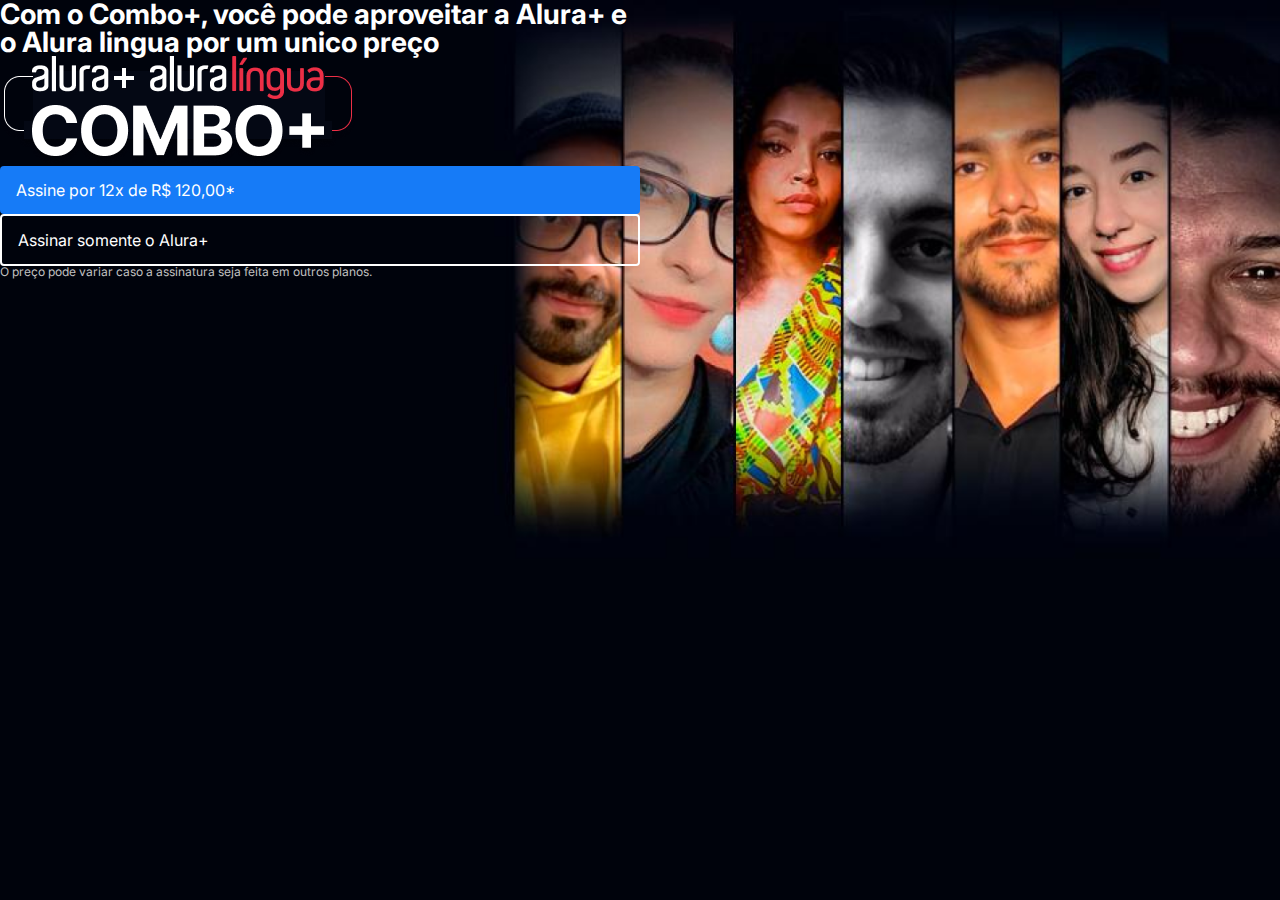
==== BALAN/index.html @ 2f42e852 "estilo titulo e paragraf" ====
<!DOCTYPE html>
<html lang="en">
<head>
    <meta charset="UTF-8">
    <meta http-equiv="X-UA-Compatible" content="IE=edge">
    <meta name="viewport" content="width=device-width, initial-scale=1.0">
    <title>Alura Plus</title>
    <link rel="stylesheet" href="reset.css">
    <link rel="stylesheet" href="styles.css">

    <link rel="preconnect" href="https://fonts.googleapis.com">
    <link rel="preconnect" href="https://fonts.gstatic.com" crossorigin>
    <link href="https://fonts.googleapis.com/css2?family=Inter:wght@400;700&display=swap" rel="stylesheet">


</head>
<body>
    <section class="container principal">
        <div>            
            <h1 class="container__titulo">Com o Combo+, você pode aproveitar a Alura+ e o Alura lingua por um unico preço</h1>
            <img src="img/Combo.png" alt="O combo+ é a junção do alura+ e alura lingua">
            <a href="#" class="container__botao">Assine por 12x de R$ 120,00*</a>            
            <a href="#" class="container__botao botao_secundario">Assinar somente o Alura+</a>            
            <p class="container__aviso">O preço pode variar caso a assinatura seja feita em outros planos.</p>
        </div>        
    </section>    
</body>
</html>
---- BALAN/styles.css ----
:root { 
  /* Varivaeis */
  --branco-principal: #FFFFFF;
  --cinza-secundario: #C0C0C0;
  --botao-azul: #167BF7;
  --cor-de-fundo: #00030C;
  --fonte-principal: 'Inter', sans-serif;    
  --botao-azul-efeito: #3c92fa;
}

body {
  background-color: var(--cor-de-fundo);
  color: var(--branco-principal);
  font-family: var(--fonte-principal);  
  font-size: 16px;
  font-weight: 400;
}

.principal {
  background-image: url("img/Background.png");
  background-repeat: no-repeat;
  background-size: contain; 
}

.container {
  height: 100vh;
  display: grid;
  grid-template-columns: 50% 50%;  
}

.container__botao {
  background-color: var(--botao-azul);
  padding: 1em;
  border-radius: 4px;
  color: var(--branco-principal);
  text-decoration: none;
  display: block;  
}

.botao_secundario {
  background-color: transparent;
  border: 2px solid white;
  border: 2px solid var(--branco-principal);
}

.container__titulo {
  font-size: 28px;
  font-weight: 700;
}

.container__aviso {
  font-size: 12px;
  color: var(--cinza-secundario);
}
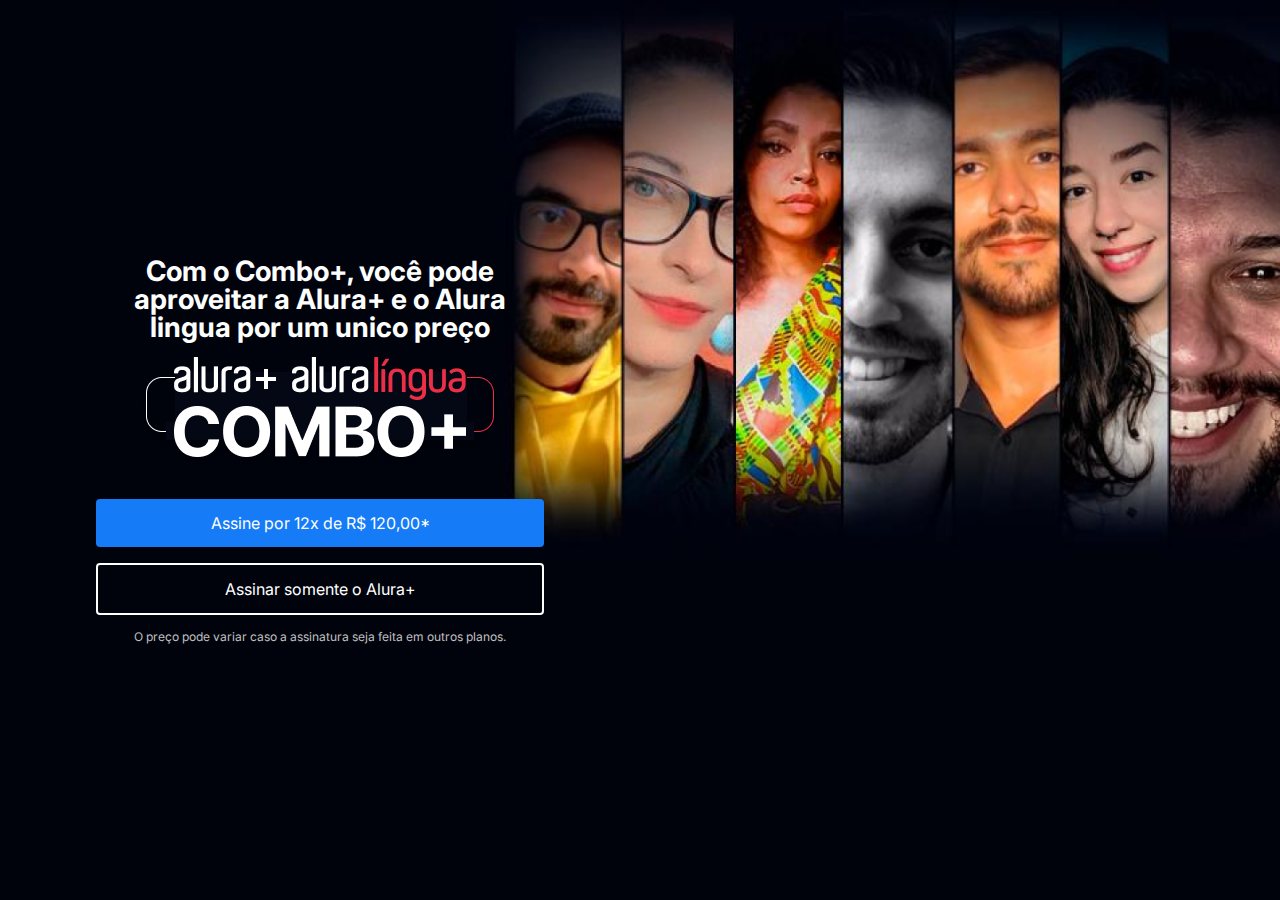
==== commit c32dd295: "finalizado primeira sessao" ====
--- a/BALAN/index.html
+++ b/BALAN/index.html
@@ -16,9 +16,9 @@
 </head>
 <body>
     <section class="container principal">
-        <div>            
+        <div class="container__caixa">            
             <h1 class="container__titulo">Com o Combo+, você pode aproveitar a Alura+ e o Alura lingua por um unico preço</h1>
-            <img src="img/Combo.png" alt="O combo+ é a junção do alura+ e alura lingua">
+            <img src="img/Combo.png" class="container__imagem" alt="O combo+ é a junção do alura+ e alura lingua">
             <a href="#" class="container__botao">Assine por 12x de R$ 120,00*</a>            
             <a href="#" class="container__botao botao_secundario">Assinar somente o Alura+</a>            
             <p class="container__aviso">O preço pode variar caso a assinatura seja feita em outros planos.</p>
--- a/BALAN/styles.css
+++ b/BALAN/styles.css
@@ -53,6 +53,19 @@
   color: var(--cinza-secundario);
 }
 
+.container__caixa {
+  margin: 0 6em;
+}
 
+.container__imagem {
+  margin: 1em 0 2em 0;
+}
 
+.principal {
+  align-items: center;
+  text-align: center;
+}
 
+.container__botao {
+    margin-bottom: 1em;
+} 
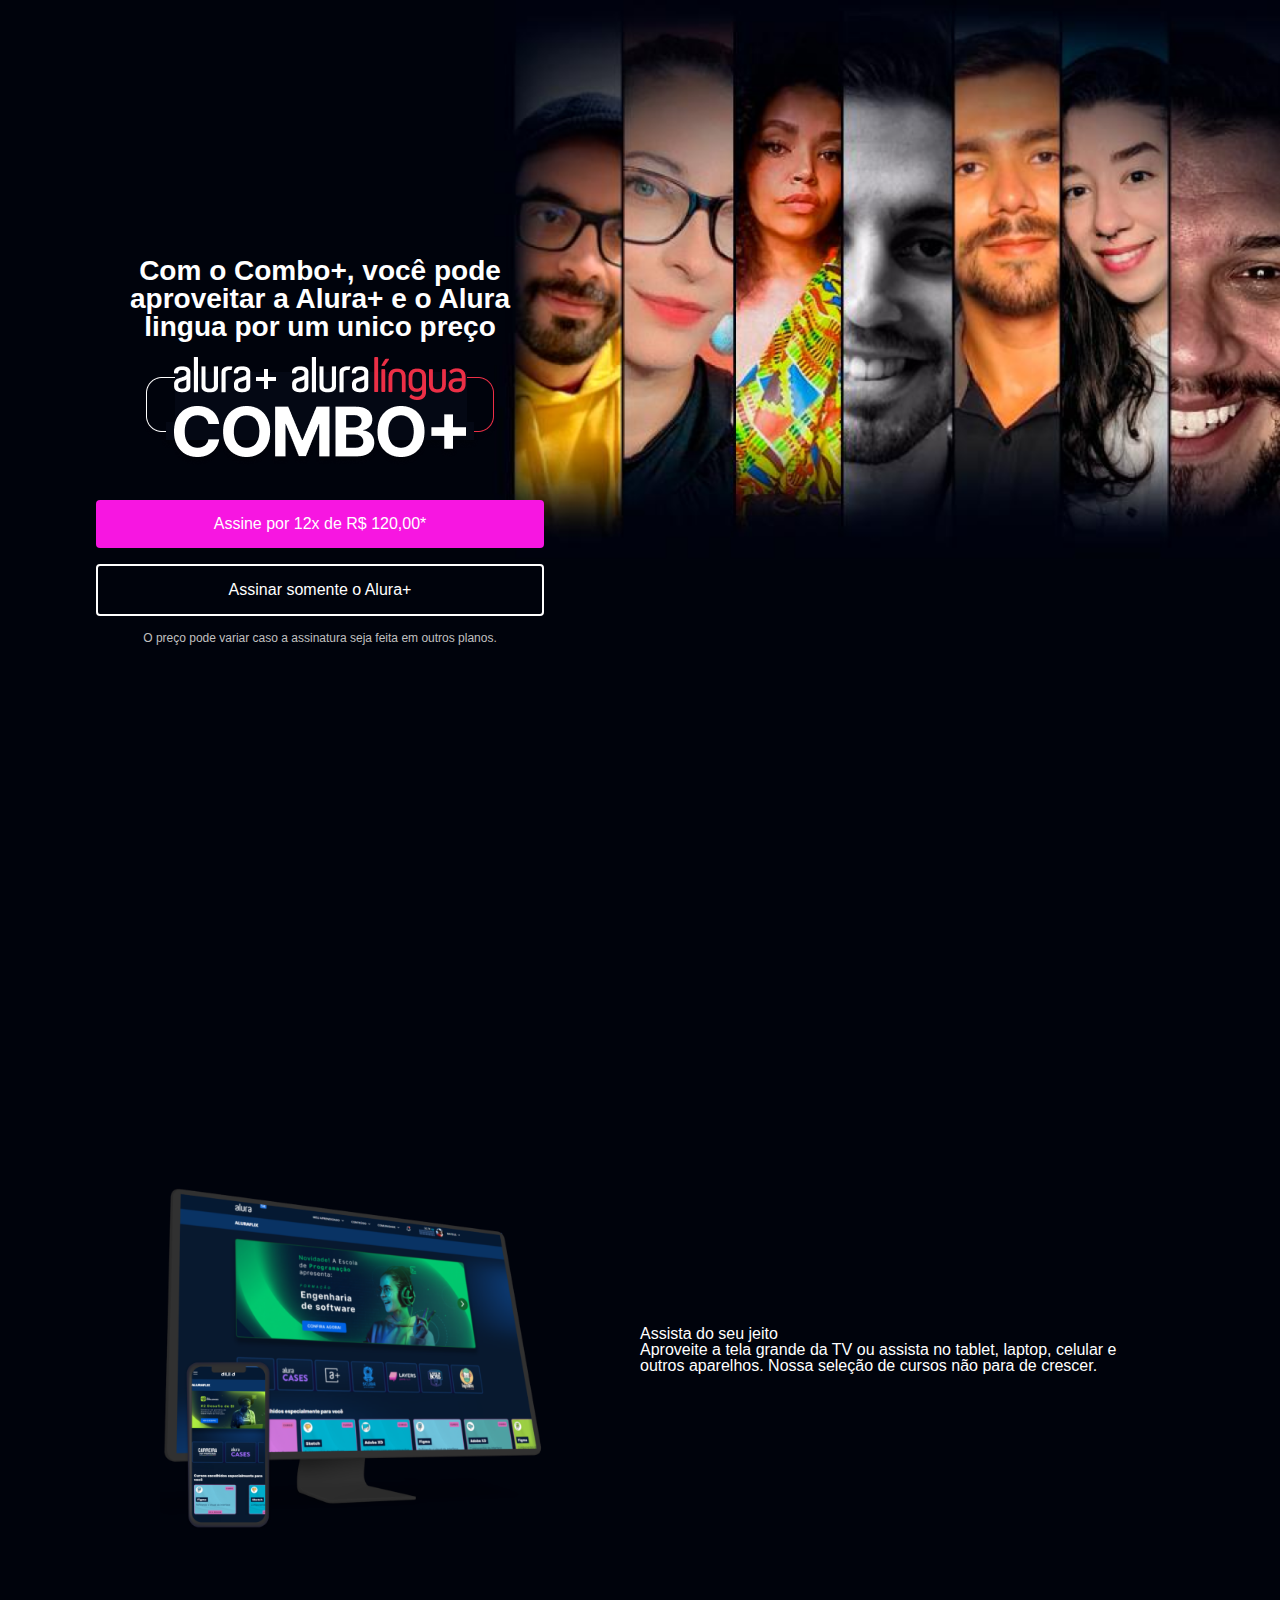
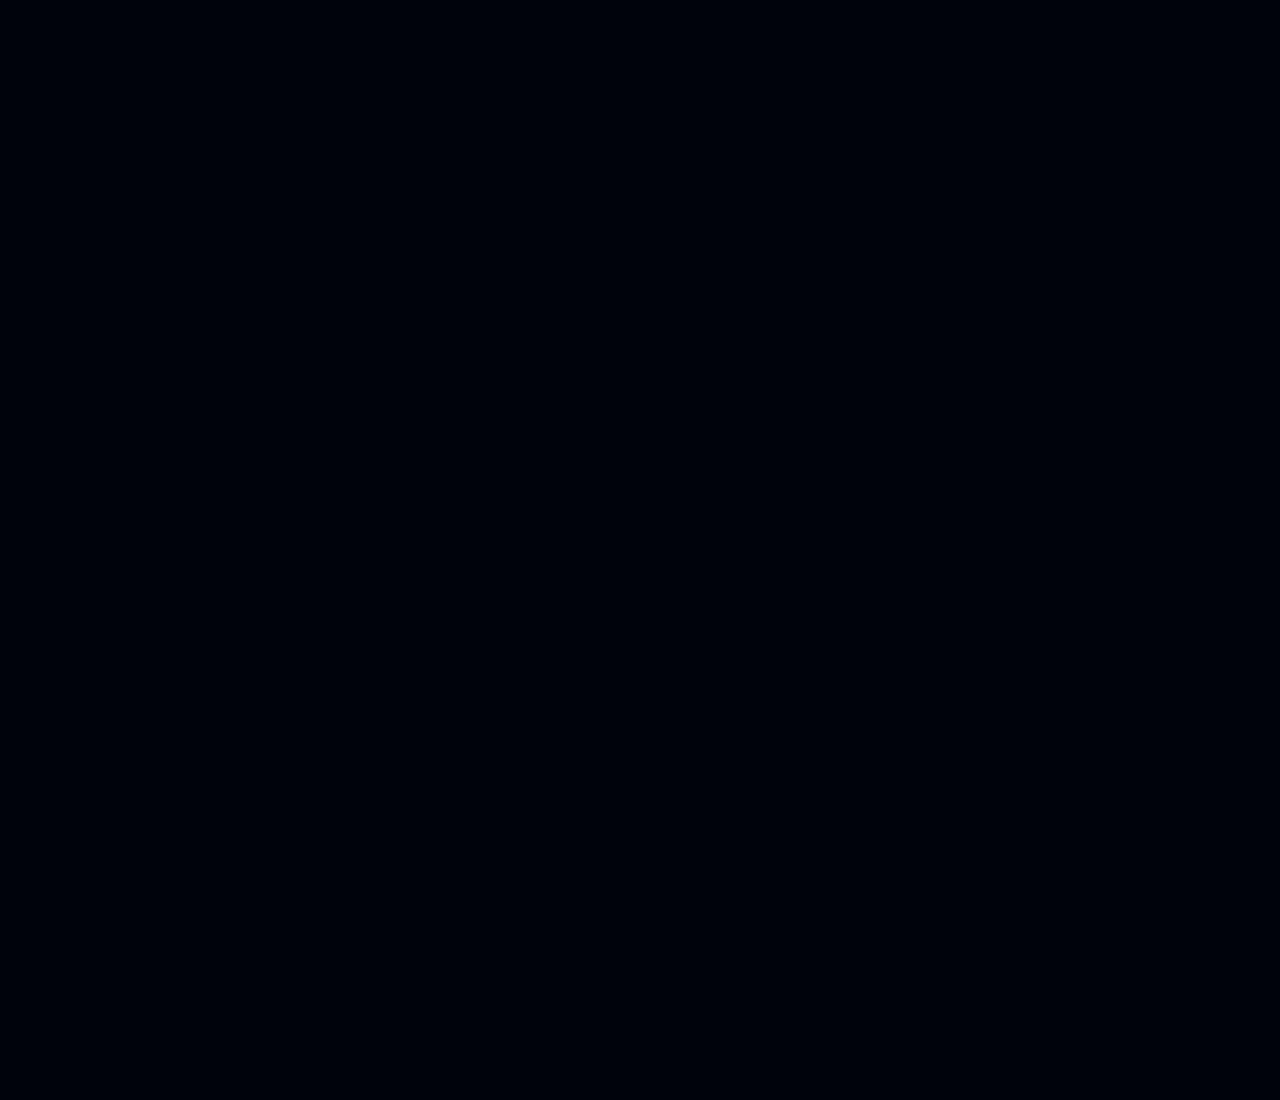
==== commit dba39cb8: "criando sessao contato" ====
--- a/BALAN/index.html
+++ b/BALAN/index.html
@@ -17,12 +17,27 @@
 <body>
     <section class="container principal">
         <div class="container__caixa">            
-            <h1 class="container__titulo">Com o Combo+, você pode aproveitar a Alura+ e o Alura lingua por um unico preço</h1>
+            <h1 class="container__titulo">Com o Combo+, você pode aproveitar a <strong>Alura+</strong> e o Alura lingua por um unico preço</h1>
             <img src="img/Combo.png" class="container__imagem" alt="O combo+ é a junção do alura+ e alura lingua">
             <a href="#" class="container__botao">Assine por 12x de R$ 120,00*</a>            
             <a href="#" class="container__botao botao_secundario">Assinar somente o Alura+</a>            
             <p class="container__aviso">O preço pode variar caso a assinatura seja feita em outros planos.</p>
-        </div>        
-    </section>    
+        </div>
+    </section>
+    
+    <section class="container secundario">
+        <img src="img/Plataformas.png" alt="Um monitor e um celular com a alura plus aberta" class="secundario__imagem">
+        <div class="container__descricao">
+          <h2 class="descricao__titulo">Assista do seu jeito</h2>
+          <p class="descricao__texto">Aproveite a tela grande da TV 
+            ou assista no tablet, laptop, celular e outros
+            aparelhos. Nossa seleção de cursos não para de crescer.</p>
+        </div>
+      </section>
+
+      <section class="container secundario">
+        <img src="" alt="">
+        <div></div>
+      </section>
 </body>
 </html> --- a/BALAN/styles.css
+++ b/BALAN/styles.css
@@ -2,9 +2,9 @@
   /* Varivaeis */
   --branco-principal: #FFFFFF;
   --cinza-secundario: #C0C0C0;
-  --botao-azul: #167BF7;
+  --botao-azul: #f716e1;
   --cor-de-fundo: #00030C;
-  --fonte-principal: 'Inter', sans-serif;    
+  --fonte-principal: 'Poppins', sans-serif;    
   --botao-azul-efeito: #3c92fa;
 }
 
@@ -67,5 +67,14 @@
 }
 
 .container__botao {
-    margin-bottom: 1em;
+  margin-bottom: 1em;
 } 
+
+.secundario {
+  align-items: center;
+  margin: 0 10em;
+}
+
+.secundario__imagem {
+  width: 80%;
+}
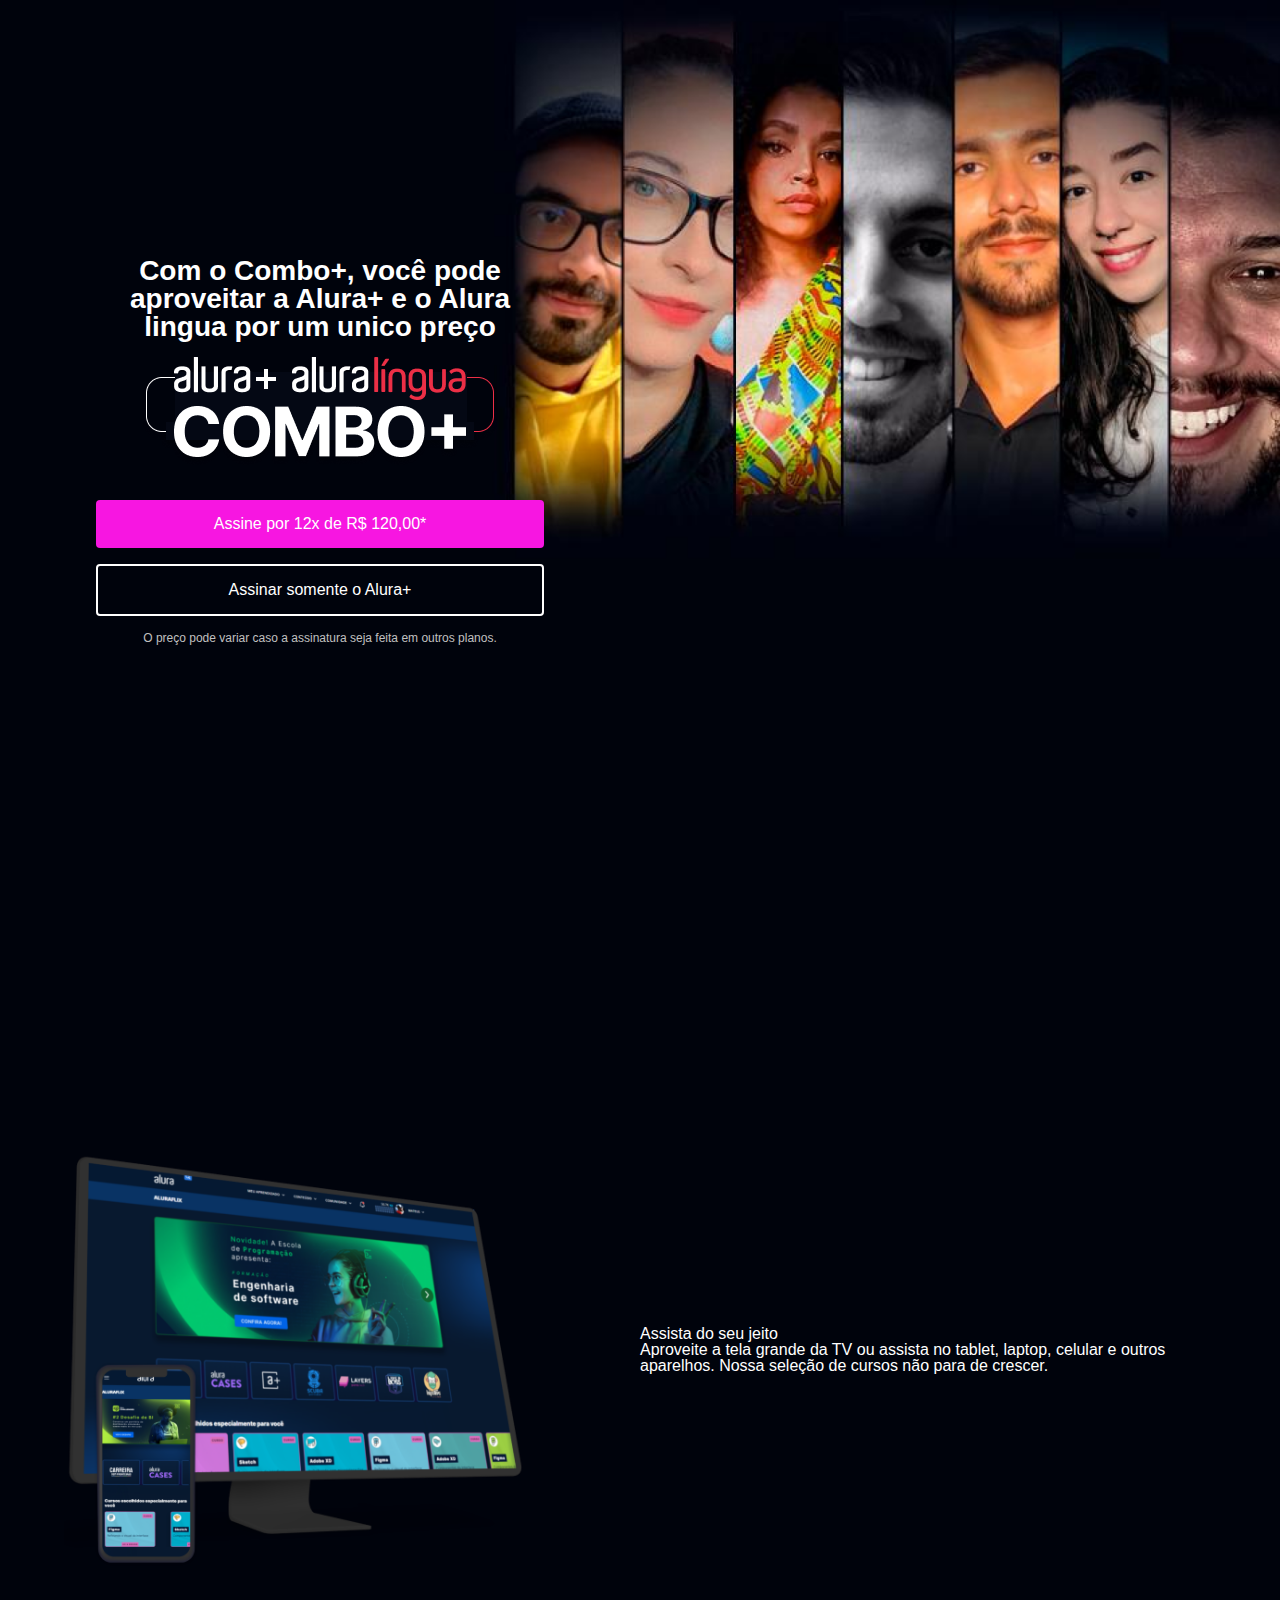
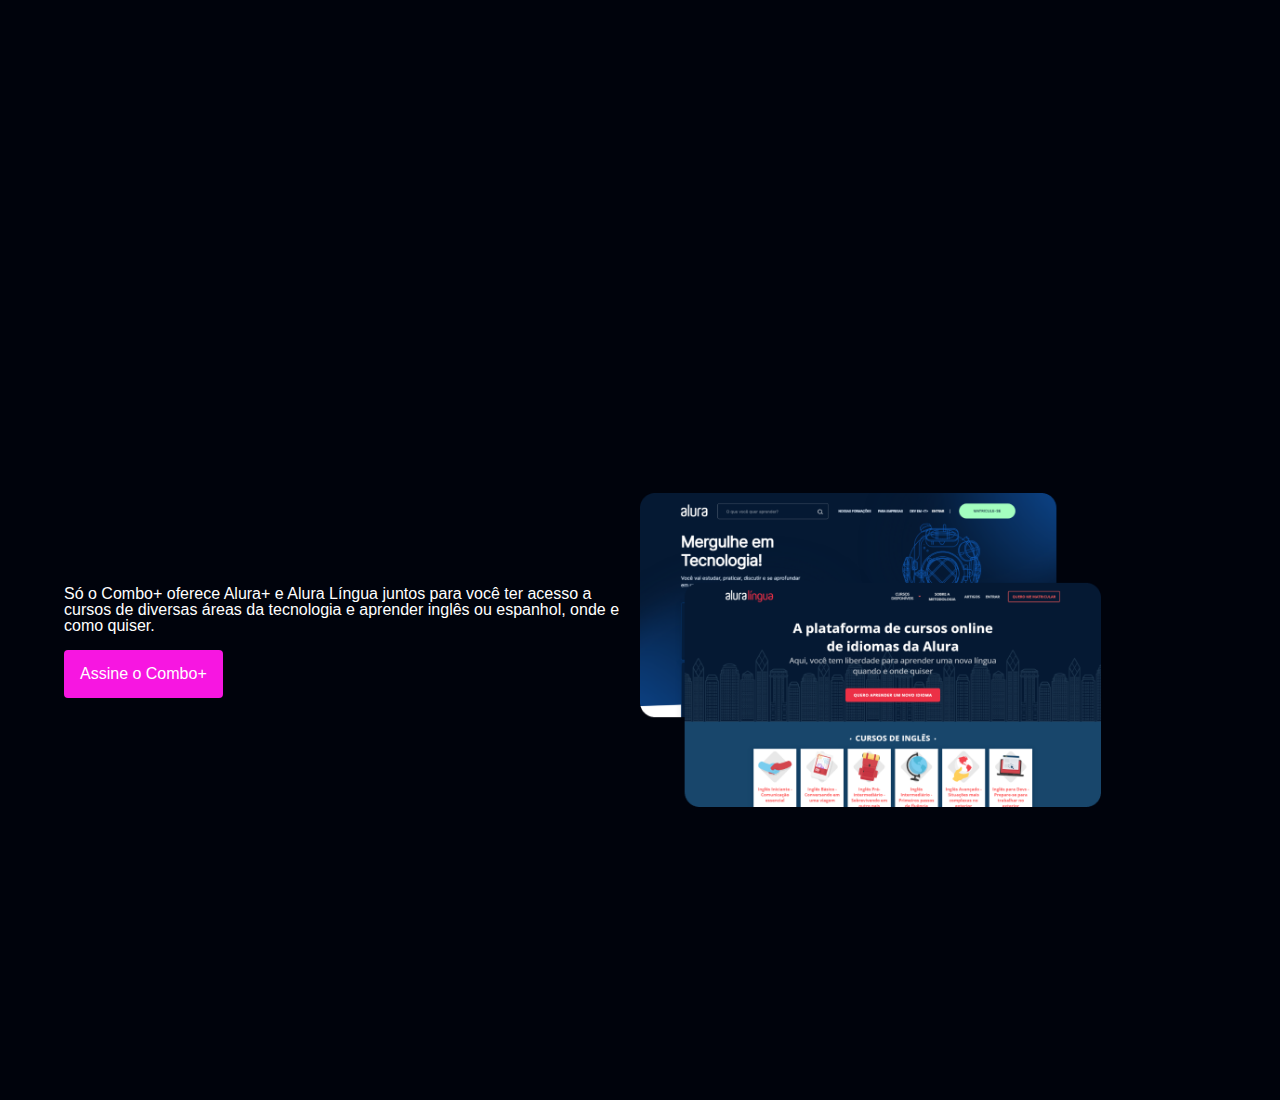
==== commit 56bb30f1: "." ====
--- a/BALAN/index.html
+++ b/BALAN/index.html
@@ -1,43 +1,55 @@
 <!DOCTYPE html>
 <html lang="en">
+
 <head>
-    <meta charset="UTF-8">
-    <meta http-equiv="X-UA-Compatible" content="IE=edge">
-    <meta name="viewport" content="width=device-width, initial-scale=1.0">
-    <title>Alura Plus</title>
-    <link rel="stylesheet" href="reset.css">
-    <link rel="stylesheet" href="styles.css">
+  <meta charset="UTF-8">
+  <meta http-equiv="X-UA-Compatible" content="IE=edge">
+  <meta name="viewport" content="width=device-width, initial-scale=1.0">
+  <title>Alura Plus</title>
+  <link rel="stylesheet" href="reset.css">
+  <link rel="stylesheet" href="styles.css">
 
-    <link rel="preconnect" href="https://fonts.googleapis.com">
-    <link rel="preconnect" href="https://fonts.gstatic.com" crossorigin>
-    <link href="https://fonts.googleapis.com/css2?family=Inter:wght@400;700&display=swap" rel="stylesheet">
+  <link rel="preconnect" href="https://fonts.googleapis.com">
+  <link rel="preconnect" href="https://fonts.gstatic.com" crossorigin>
+  <link href="https://fonts.googleapis.com/css2?family=Inter:wght@400;700&display=swap" rel="stylesheet">
 
 
 </head>
+
 <body>
-    <section class="container principal">
-        <div class="container__caixa">            
-            <h1 class="container__titulo">Com o Combo+, você pode aproveitar a <strong>Alura+</strong> e o Alura lingua por um unico preço</h1>
-            <img src="img/Combo.png" class="container__imagem" alt="O combo+ é a junção do alura+ e alura lingua">
-            <a href="#" class="container__botao">Assine por 12x de R$ 120,00*</a>            
-            <a href="#" class="container__botao botao_secundario">Assinar somente o Alura+</a>            
-            <p class="container__aviso">O preço pode variar caso a assinatura seja feita em outros planos.</p>
-        </div>
-    </section>
-    
-    <section class="container secundario">
-        <img src="img/Plataformas.png" alt="Um monitor e um celular com a alura plus aberta" class="secundario__imagem">
-        <div class="container__descricao">
-          <h2 class="descricao__titulo">Assista do seu jeito</h2>
-          <p class="descricao__texto">Aproveite a tela grande da TV 
-            ou assista no tablet, laptop, celular e outros
-            aparelhos. Nossa seleção de cursos não para de crescer.</p>
-        </div>
-      </section>
+  <section class="container principal">
+    <div class="container__caixa">
+      <h1 class="container__titulo">Com o Combo+, você pode aproveitar a <strong>Alura+</strong> e o Alura lingua por um
+        unico preço</h1>
+      <img src="img/Combo.png" class="container__imagem" alt="O combo+ é a junção do alura+ e alura lingua">
+      <a href="#" class="container__botao">Assine por 12x de R$ 120,00*</a>
+      <a href="#" class="container__botao botao_secundario">Assinar somente o Alura+</a>
+      <p class="container__aviso">O preço pode variar caso a assinatura seja feita em outros planos.</p>
+    </div>
+  </section>
 
-      <section class="container secundario">
-        <img src="" alt="">
-        <div></div>
-      </section>
+  <section class="container secundario">
+    <img src="img/Plataformas.png" alt="Um monitor e um celular com a alura plus aberta" class="secundario__imagem">
+    <div class="container__descricao">
+      <h2 class="descricao__titulo">Assista do seu jeito</h2>
+      <p class="descricao__texto">Aproveite a tela grande da TV
+        ou assista no tablet, laptop, celular e outros
+        aparelhos. Nossa seleção de cursos não para de crescer.</p>
+    </div>
+  </section>
+
+
+
+  <section class="container secundario">
+    <div class="container__descricao">
+      <p class="descricao__texto">
+        Só o Combo+ oferece Alura+ e Alura Língua juntos para você ter acesso a cursos de diversas áreas da
+        tecnologia e aprender inglês ou espanhol, onde e como quiser.
+      </p>
+      <a href="www.alura.com.br" class="container__botao secundario__botao" container>Assine o Combo+</a>
+    </div>
+    <img src="img/Telas.png" alt="Tela do alura+ e alura língua" class="secundario__imagem">
+  </section>
 </body>
-</html> +
+</html>--- a/BALAN/styles.css
+++ b/BALAN/styles.css
@@ -72,9 +72,14 @@
 
 .secundario {
   align-items: center;
-  margin: 0 10em;
+  margin: 0 4em;
 }
 
 .secundario__imagem {
   width: 80%;
 }
+
+.secundario__botao {
+  display: inline-block;
+  margin-top: 1em;
+}
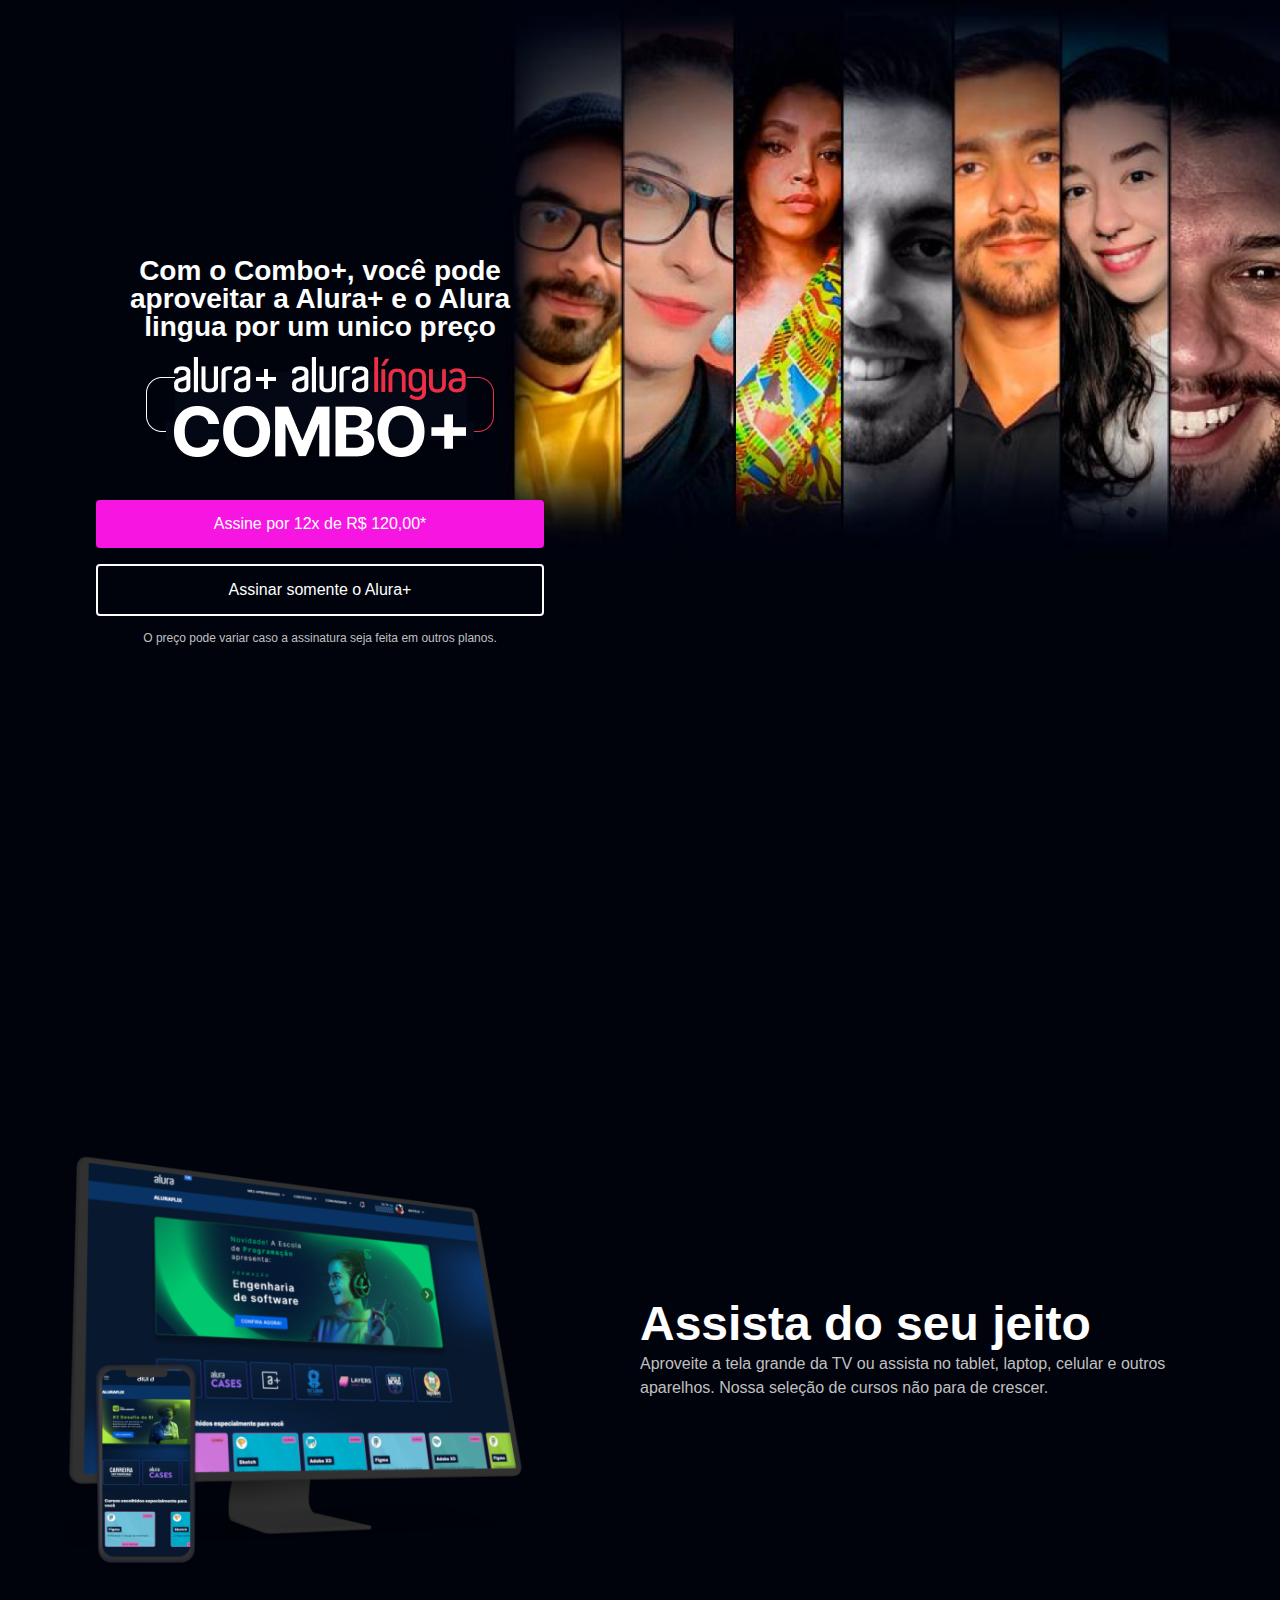
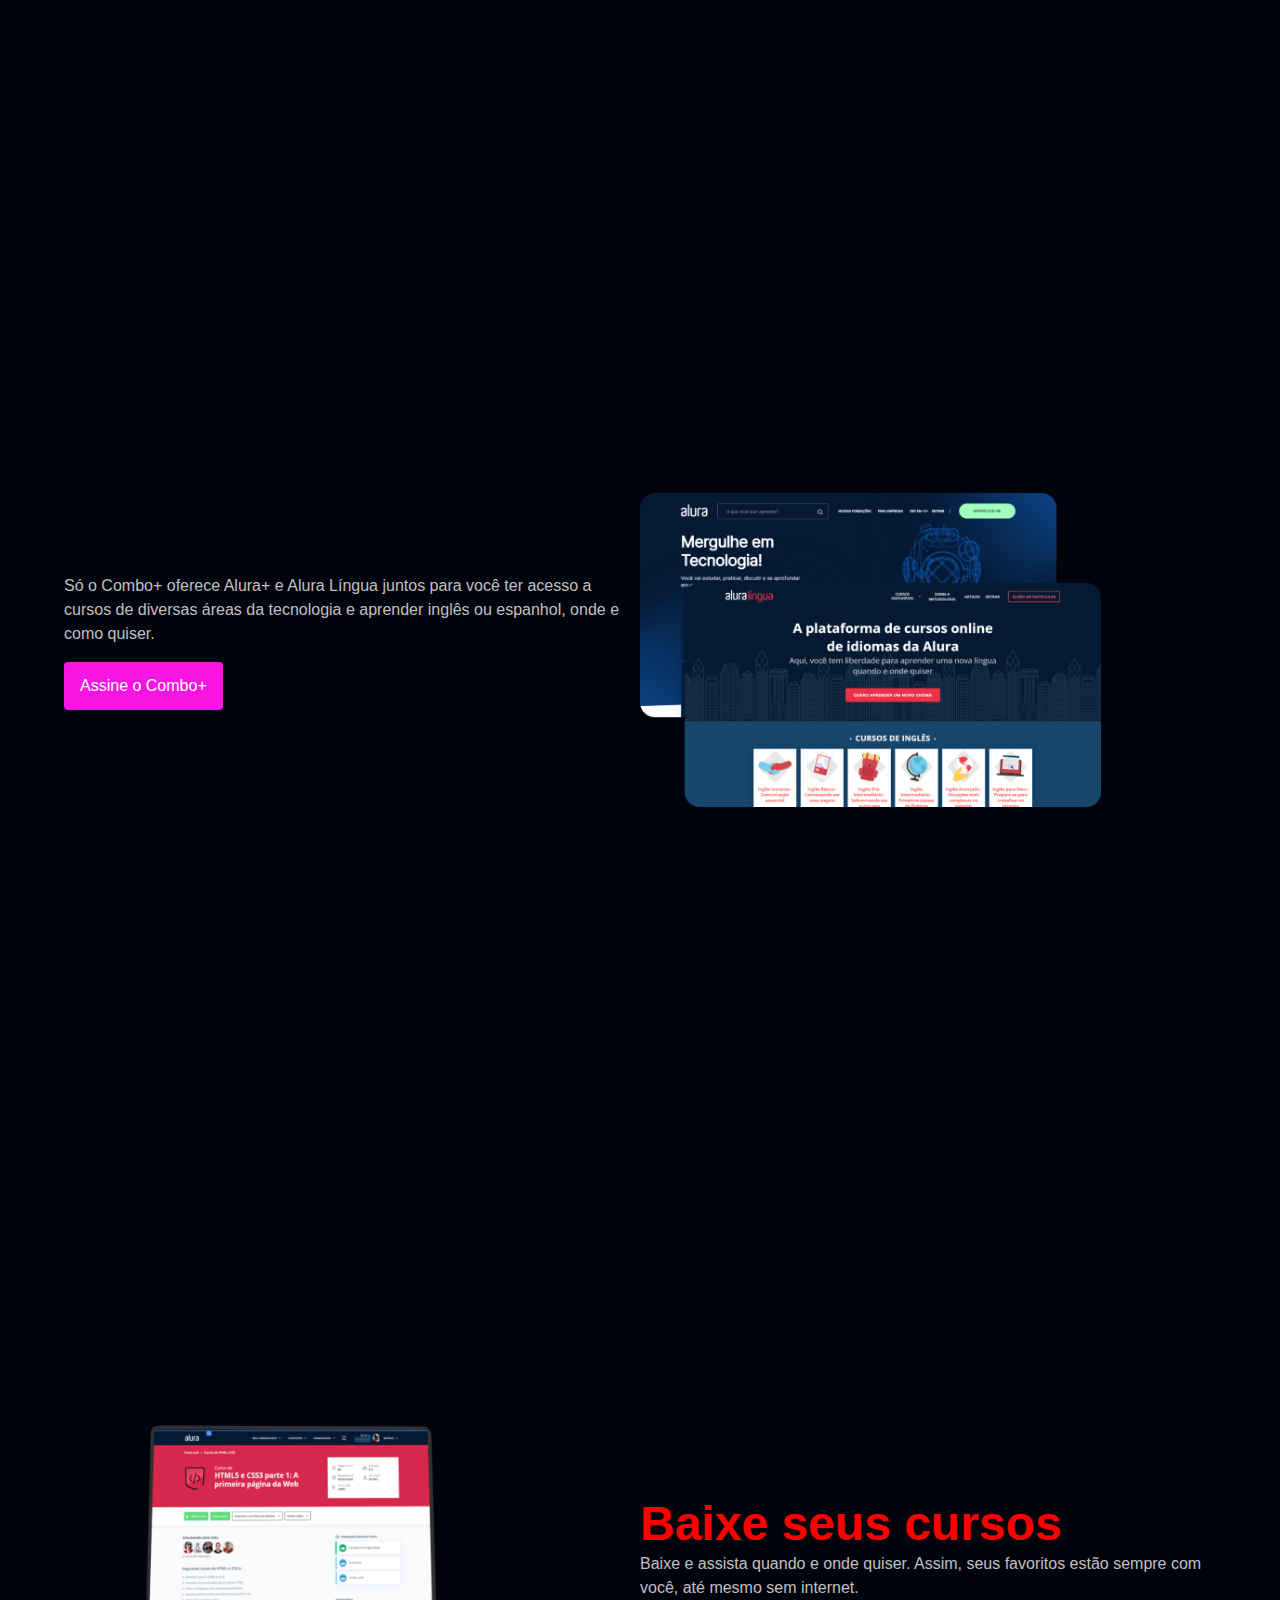
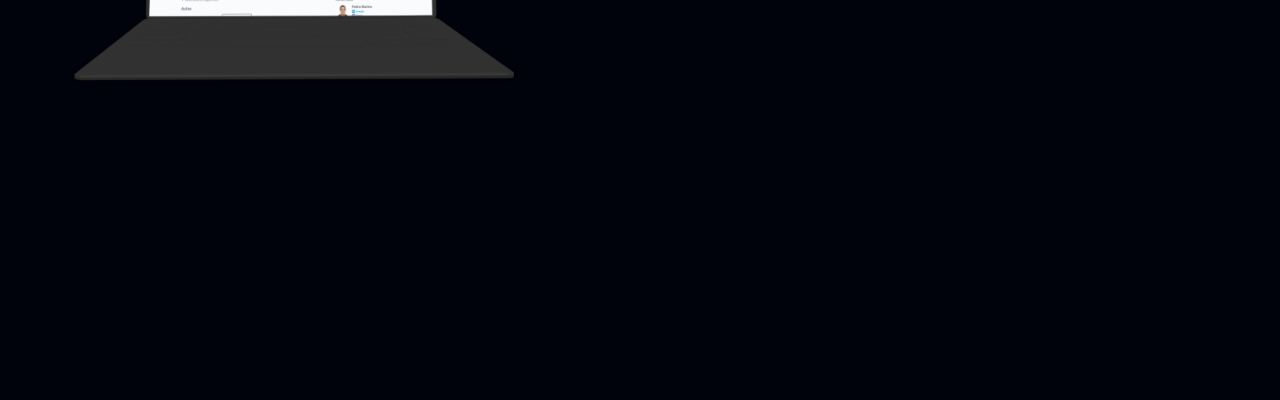
==== commit 5ab86213: "sessão dispositivo finalizada" ====
--- a/BALAN/index.html
+++ b/BALAN/index.html
@@ -12,8 +12,6 @@
   <link rel="preconnect" href="https://fonts.googleapis.com">
   <link rel="preconnect" href="https://fonts.gstatic.com" crossorigin>
   <link href="https://fonts.googleapis.com/css2?family=Inter:wght@400;700&display=swap" rel="stylesheet">
-
-
 </head>
 
 <body>
@@ -38,8 +36,6 @@
     </div>
   </section>
 
-
-
   <section class="container secundario">
     <div class="container__descricao">
       <p class="descricao__texto">
@@ -50,6 +46,16 @@
     </div>
     <img src="img/Telas.png" alt="Tela do alura+ e alura língua" class="secundario__imagem">
   </section>
+
+  <section class="container secundario">
+    <img src="img/Notebook.png" alt="Notebook com a página do curso HTML5 e CSS3 da Alura aberta"
+      class="secundario__imagem">
+    <div class="container__descricao">
+      <h2 class="descricao__titulo titulo2">Baixe seus cursos</h2>
+      <p class="descricao__texto">Baixe e assista quando e onde quiser. Assim, seus favoritos estão sempre com
+        você, até mesmo sem internet.</p>
+    </div>
+  </section>
 </body>
 
 </html>--- a/BALAN/styles.css
+++ b/BALAN/styles.css
@@ -83,3 +83,19 @@
   display: inline-block;
   margin-top: 1em;
 }
+
+.descricao__titulo {
+  font-weight: 700;
+  font-size: 48px;
+  color: var(--branco-principal);
+  margin-bottom: 0.1em;
+}
+
+.descricao__texto {
+  color: var(--cinza-secundario);
+  line-height: 150%;
+}
+
+.titulo2 {
+  color: red;
+}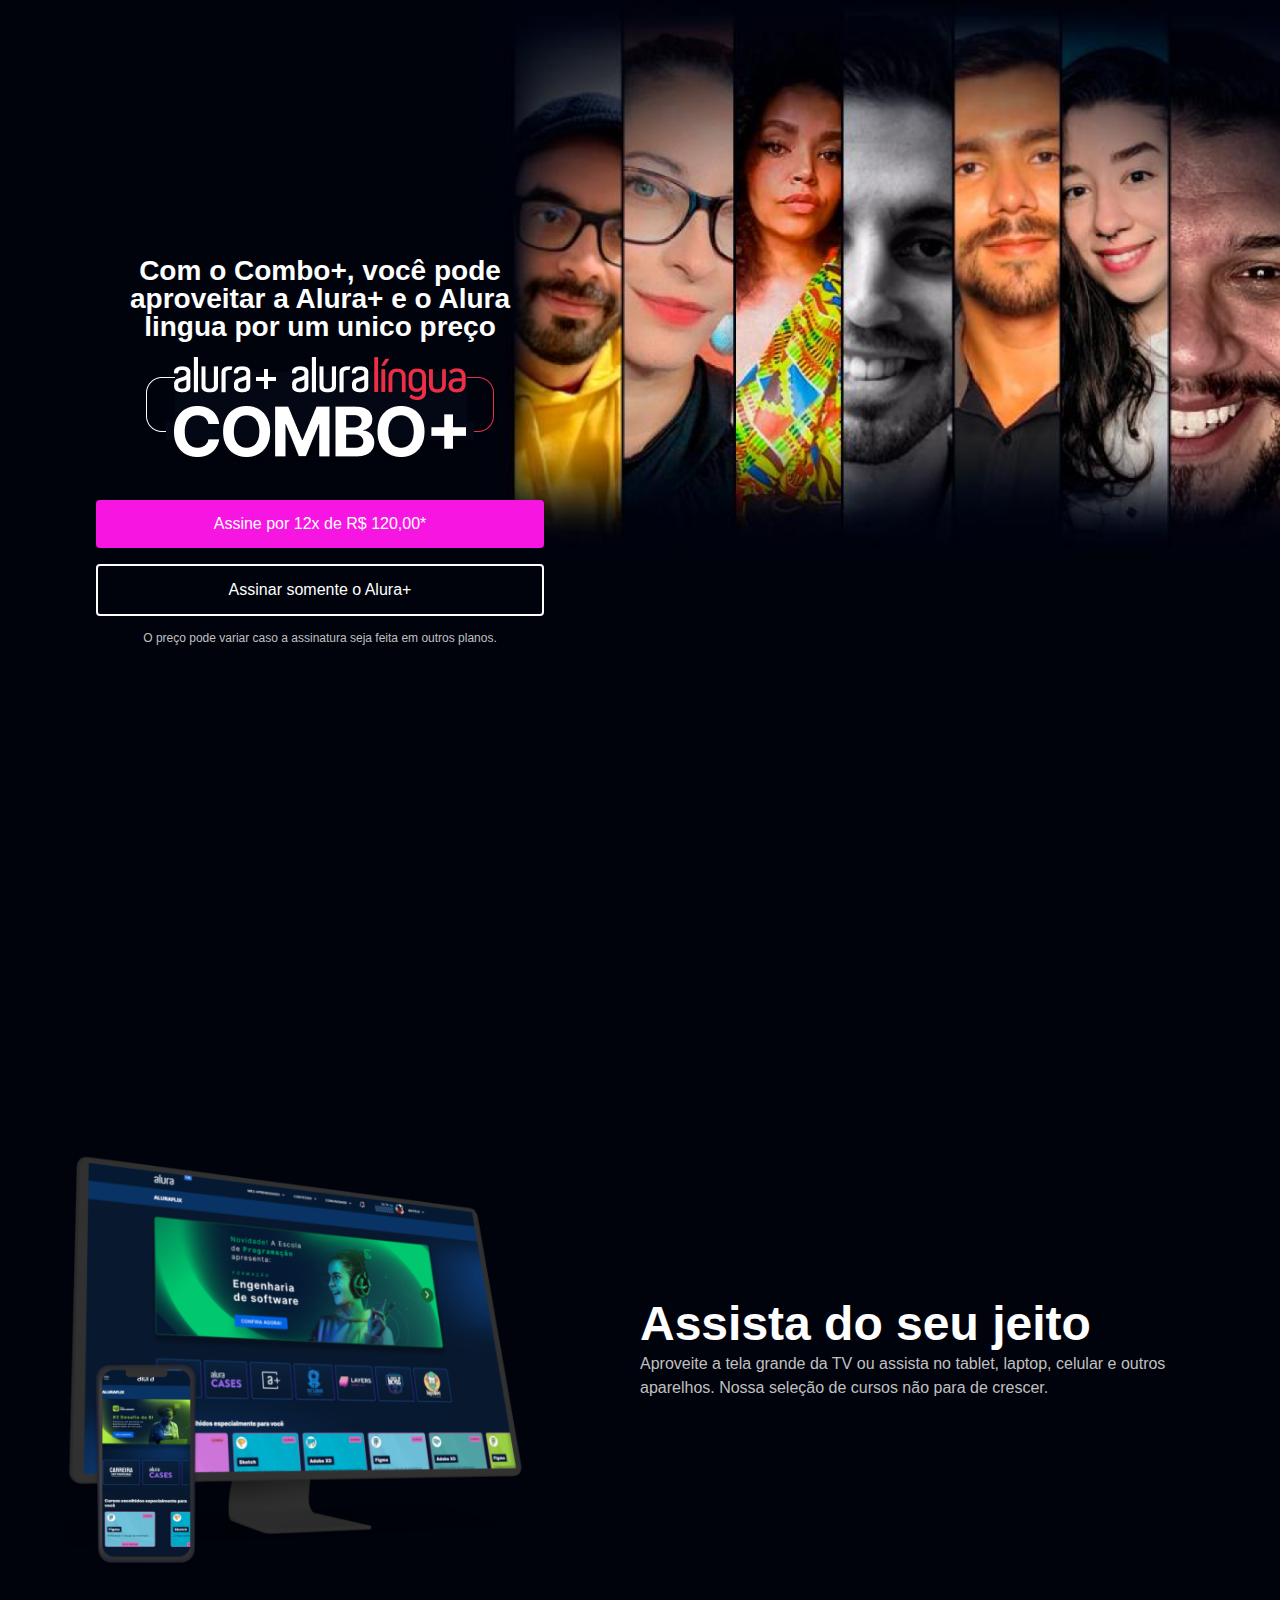
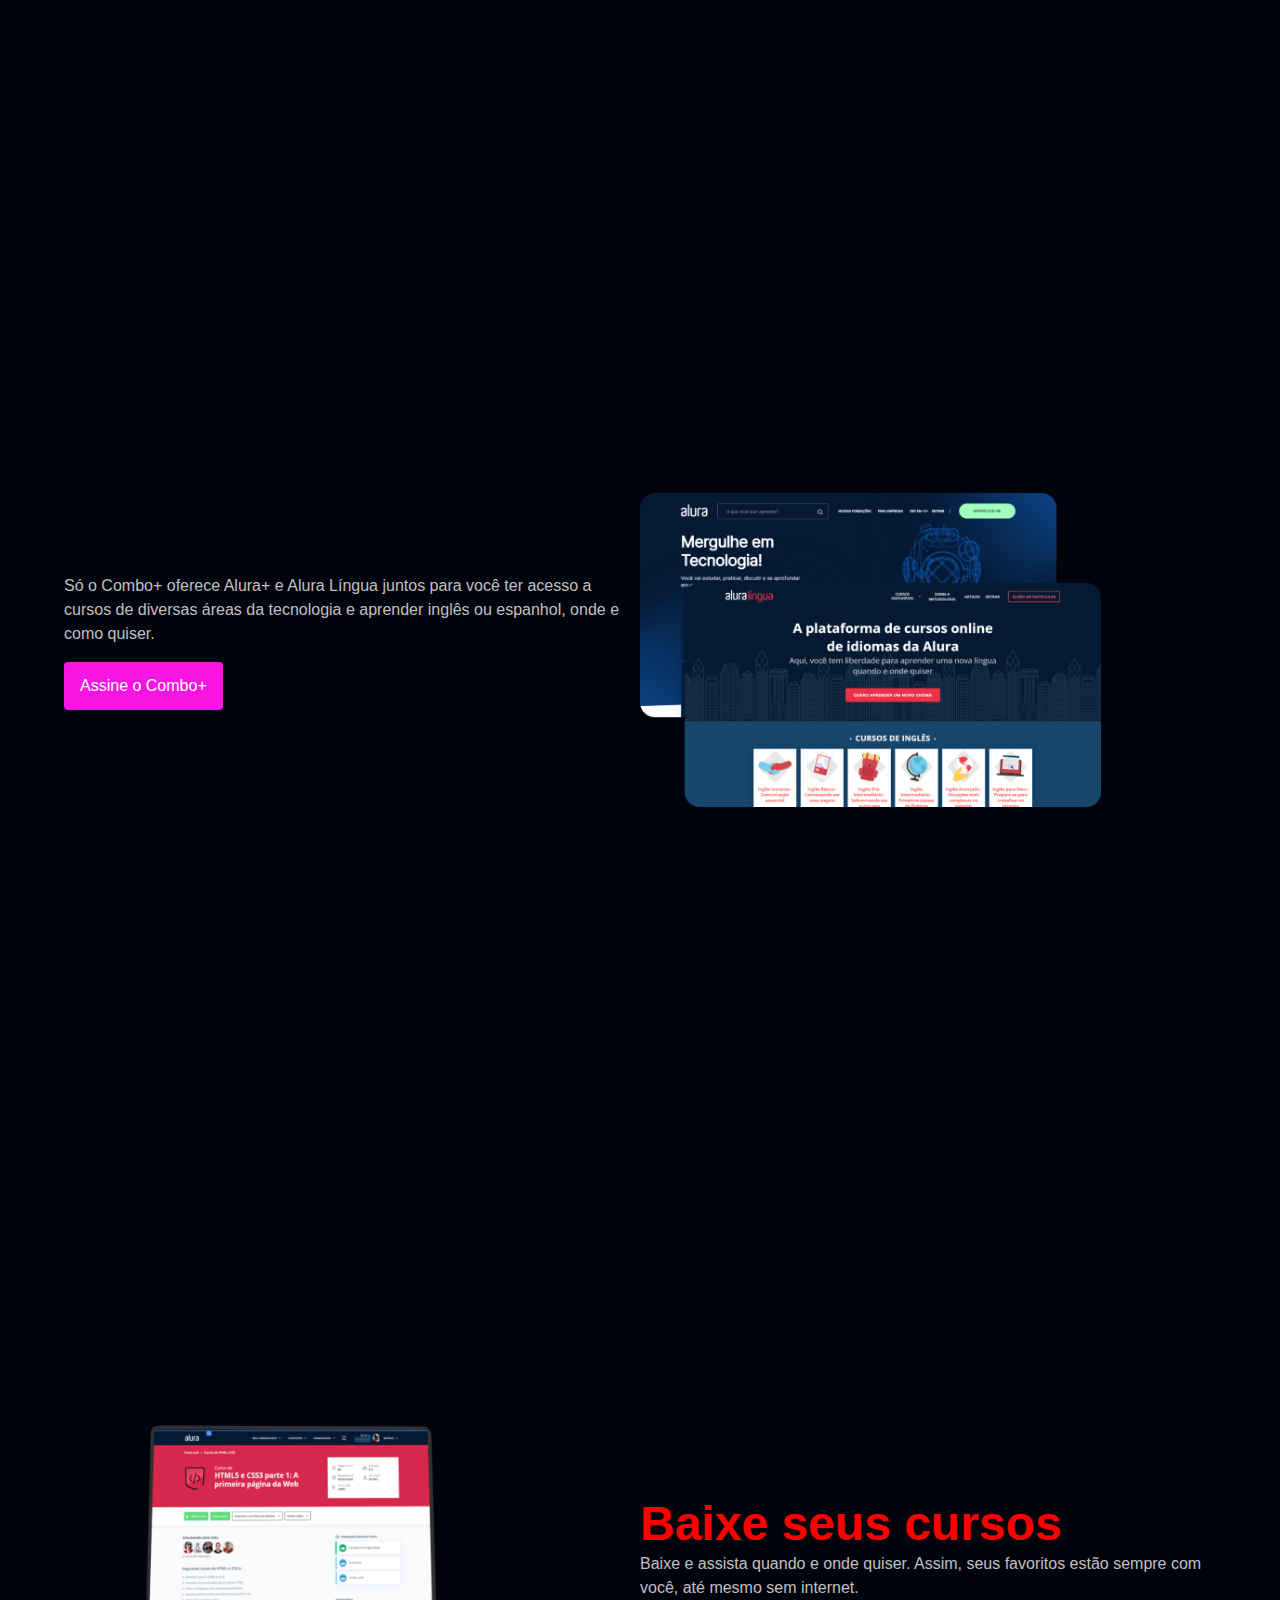
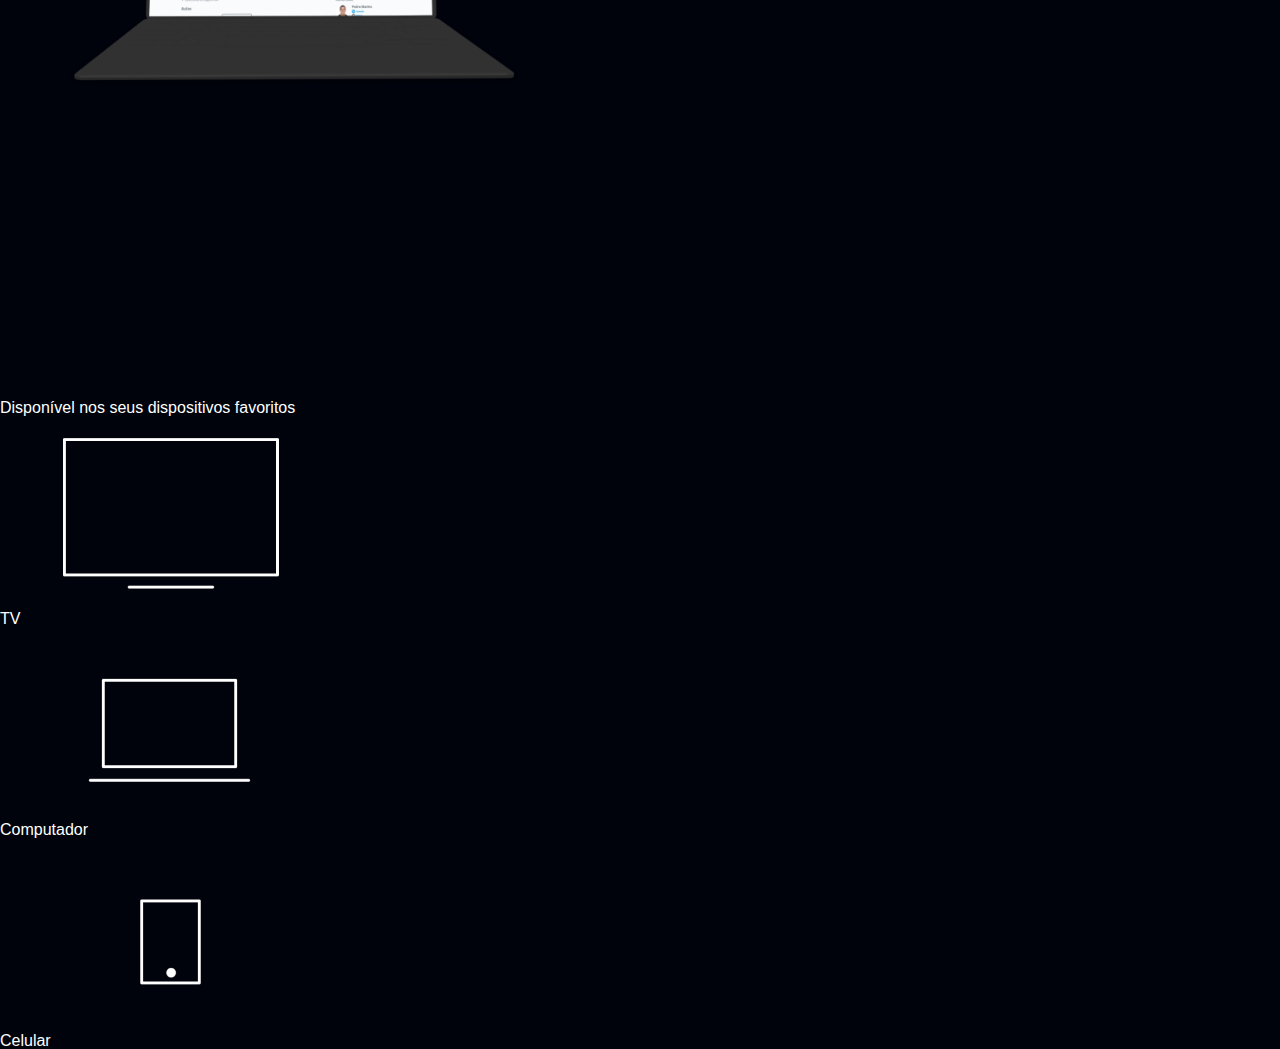
==== commit cb78d2be: "flex" ====
--- a/BALAN/index.html
+++ b/BALAN/index.html
@@ -56,6 +56,30 @@
         você, até mesmo sem internet.</p>
     </div>
   </section>
+
+  <section class="dispositivos">
+    
+  </section>
+
+  <section class="dispositivos">
+    <h2 class="dispositivos__titulo">Disponível nos seus dispositivos favoritos</h2>
+    <ul class="dispositivos__lista">
+      <li>
+        <img src="img/tv.png" alt="Ícone de televisão">
+        <h3 class="lista__item">TV</h3>
+      </li>
+      <li>
+        <img src="img/computador.png" alt="Ícone de computador">
+        <h3 class="lista__item">Computador</h3>
+      </li>
+      <li>
+        <img src="img/celular.png" alt="Ícone de celular">
+        <h3 class="lista__item">Celular</h3>
+      </li>
+    </ul>
+  </section>
+
+
 </body>
 
 </html>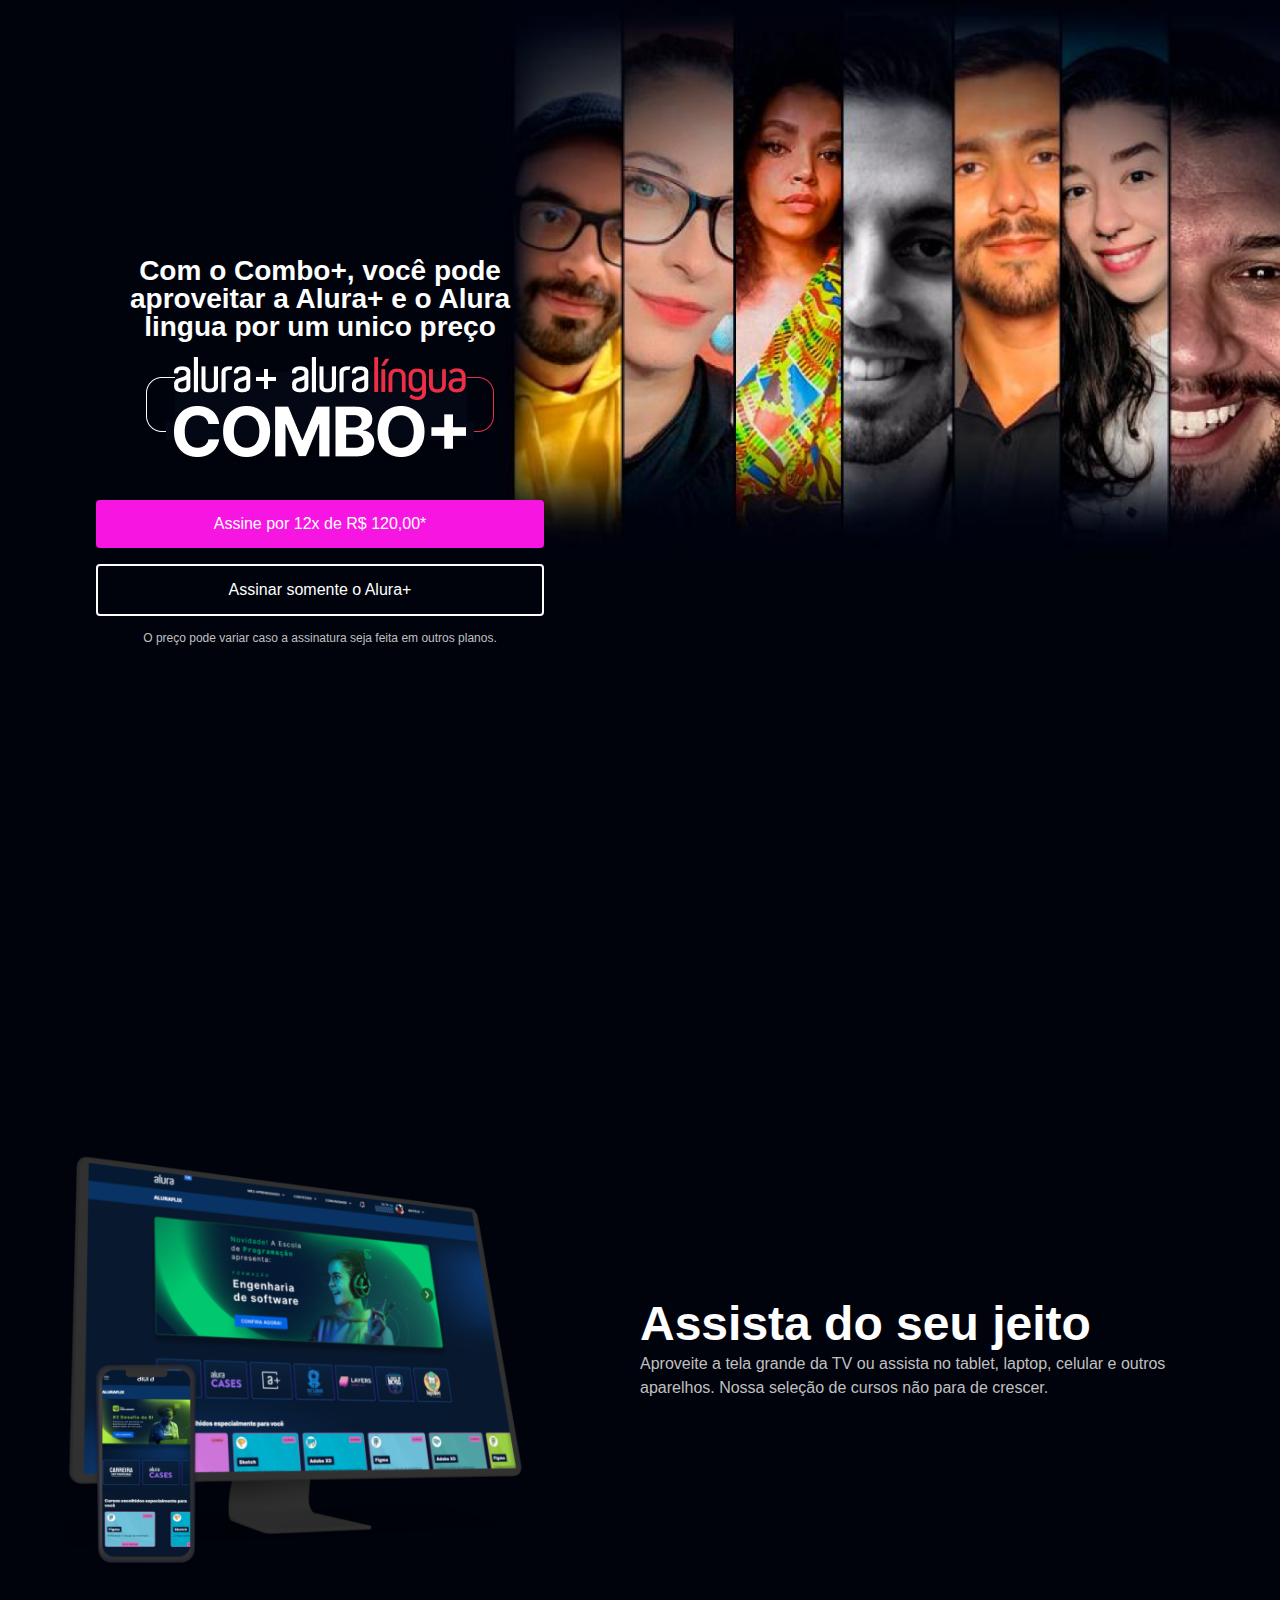
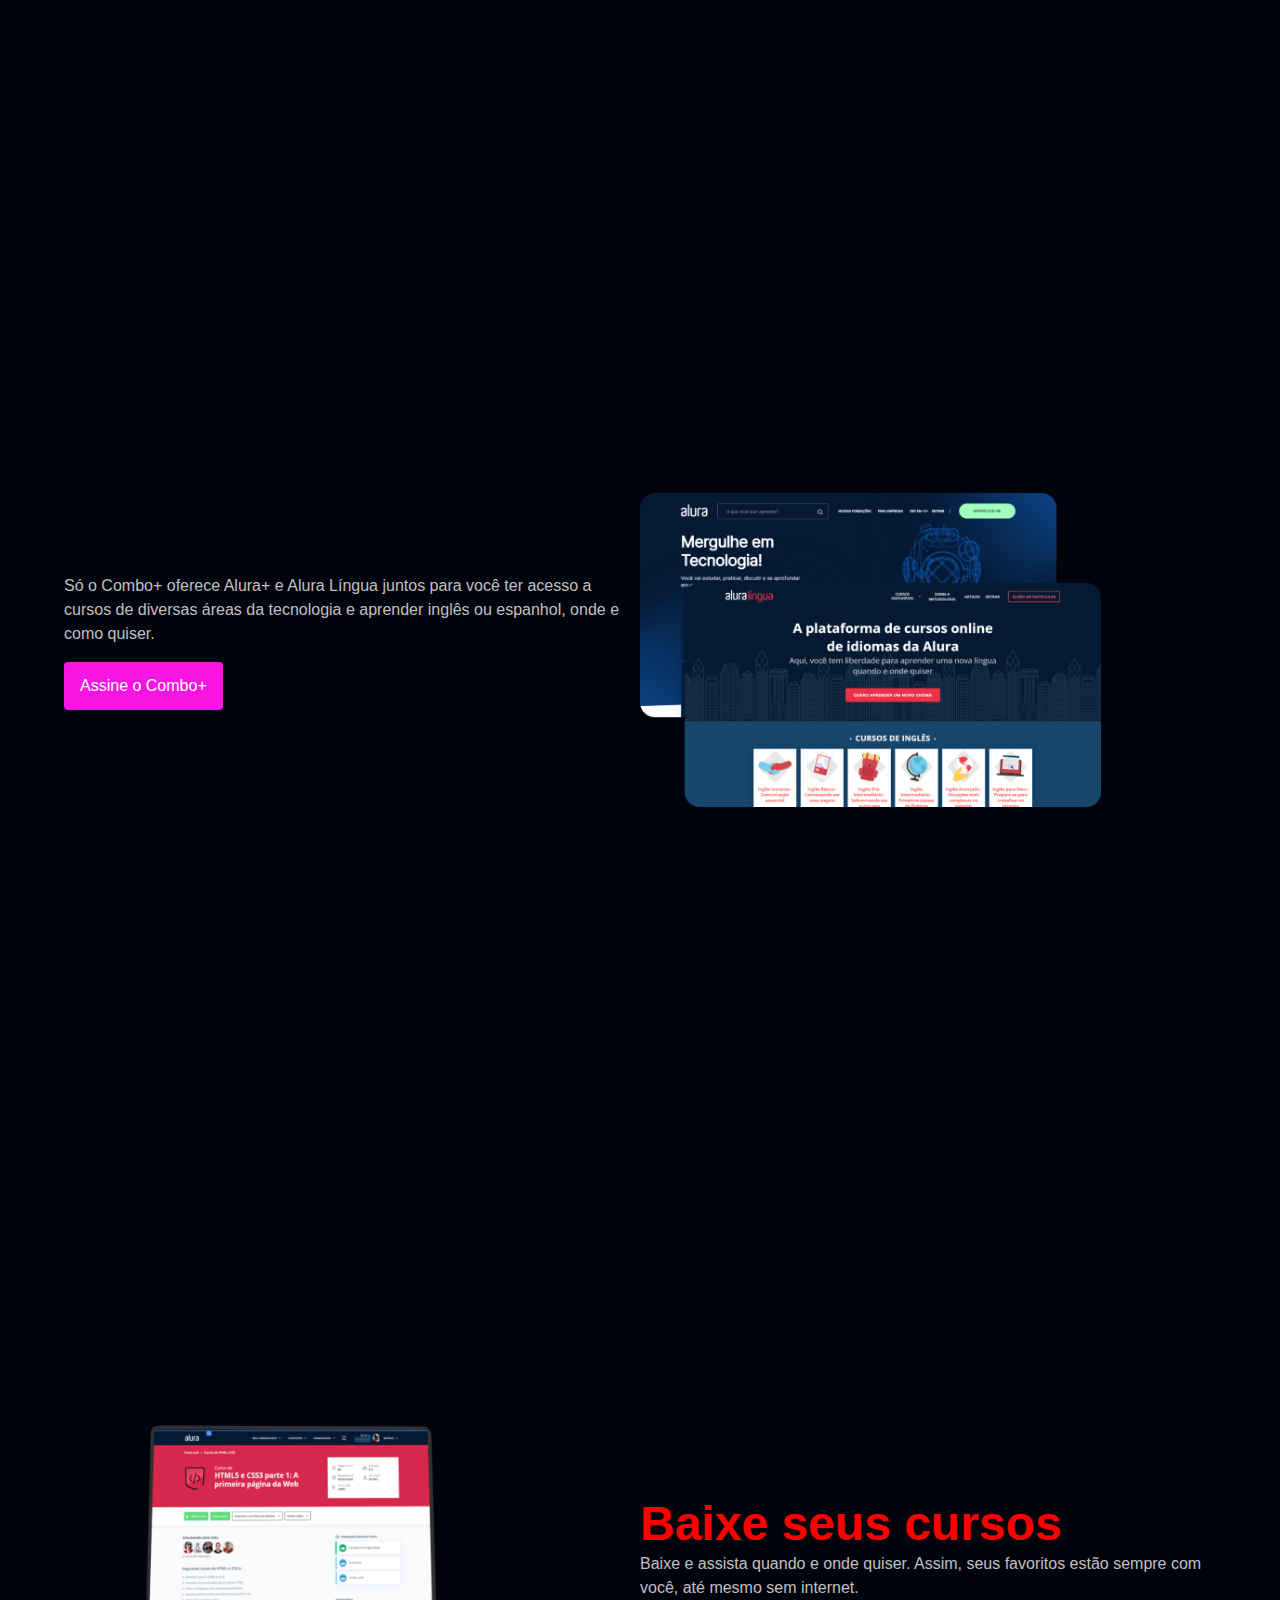
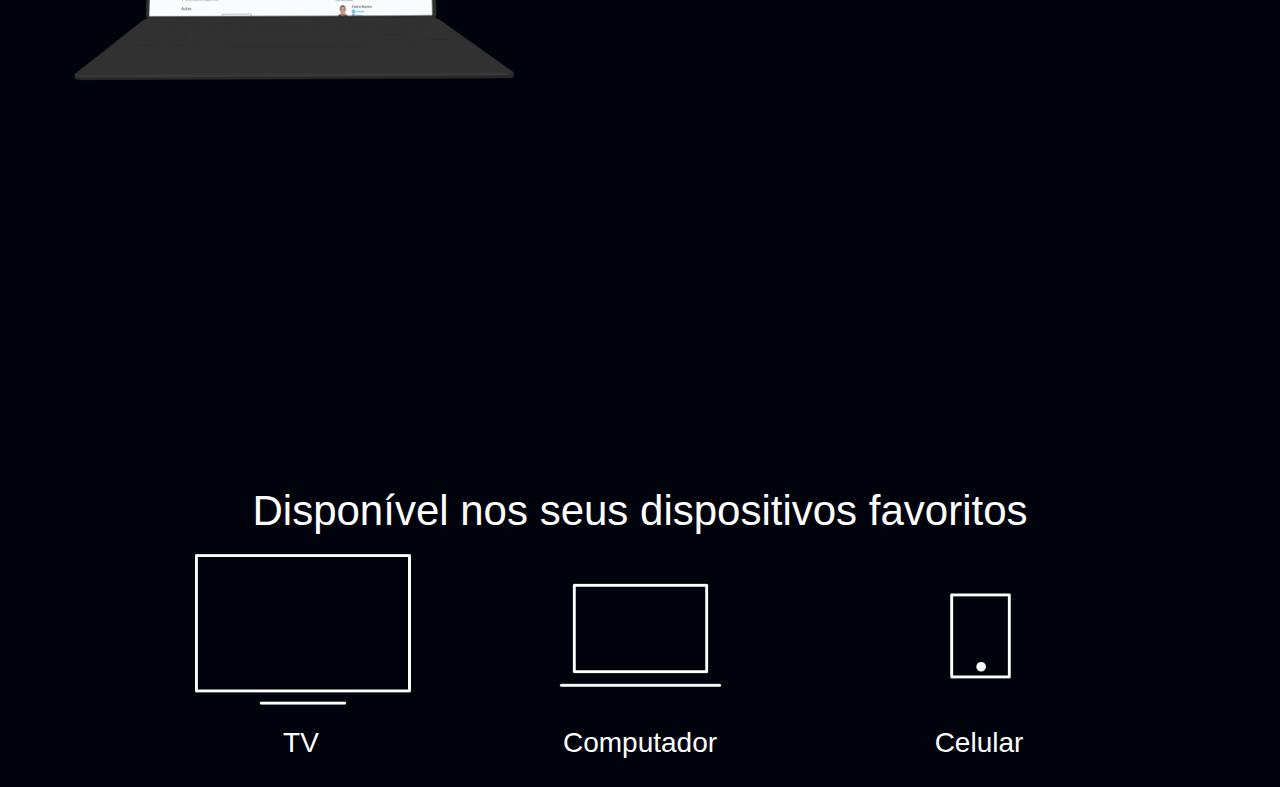
==== commit eda2cf97: "sessao tvPc" ====
--- a/BALAN/index.html
+++ b/BALAN/index.html
@@ -61,7 +61,7 @@
     
   </section>
 
-  <section class="dispositivos">
+  <section class="dispositivos ">
     <h2 class="dispositivos__titulo">Disponível nos seus dispositivos favoritos</h2>
     <ul class="dispositivos__lista">
       <li>
--- a/BALAN/styles.css
+++ b/BALAN/styles.css
@@ -98,4 +98,24 @@
 
 .titulo2 {
   color: red;
+}
+
+.dispositivos {
+  padding: 30px 0;  
+  text-align: center;
+}
+
+.dispositivos__lista {
+  display: flex;
+  justify-content: center;
+}
+
+.dispositivos__lista li {
+  text-align: center;
+  font-size: 28px;
+  color: var(--fonte-principal);
+}
+
+.dispositivos__titulo {
+  font-size: 42px;
 }